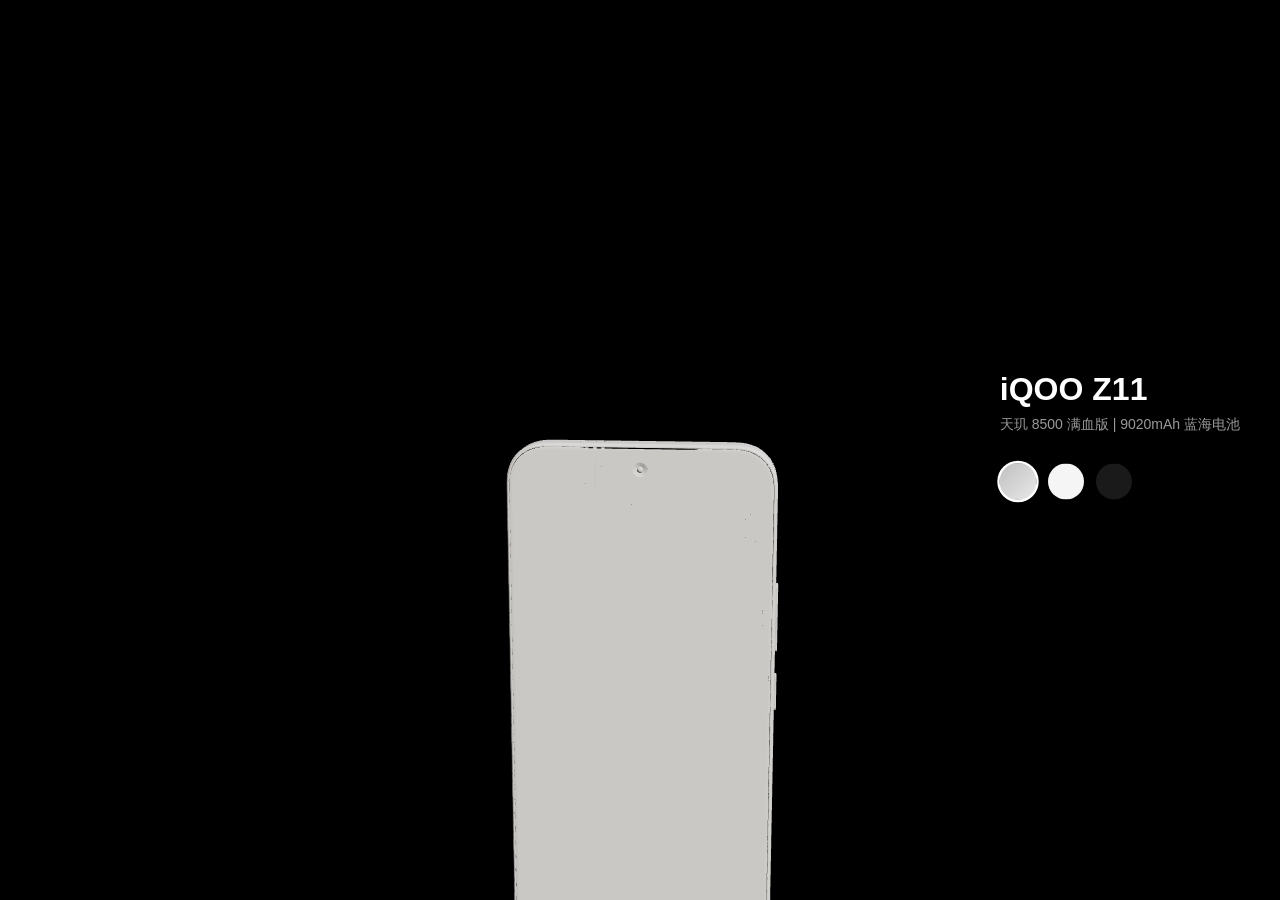
==== index.html @ 6eb1cdf4 "feat: iQOO Z11 3D product viewer PlayCanvas-based 3D phone viewer with: - GLB model loading with PBR" ====
<!DOCTYPE html>
<html>
<head>
<meta charset="utf-8">
<meta name="viewport" content="width=device-width, initial-scale=1">
<title>iQOO Z11 - 3D 产品展示</title>
<script src="playcanvas-stable.min.js"></script>
<style>
* { margin: 0; padding: 0; box-sizing: border-box; }
body { overflow: hidden; background: #000; font-family: -apple-system, sans-serif; }
canvas { display: block; width: 100vw; height: 100vh; }
#ui { position: fixed; right: 40px; top: 50%; transform: translateY(-50%); z-index: 10; }
#ui h1 { color: #fff; font-size: 32px; margin-bottom: 8px; }
#ui p { color: rgba(255,255,255,0.6); font-size: 14px; margin-bottom: 30px; }
.color-btns { display: flex; gap: 12px; margin-bottom: 30px; }
.color-btn { width: 36px; height: 36px; border-radius: 50%; border: 2px solid transparent; cursor: pointer; transition: all 0.3s; }
.color-btn.active { border-color: #fff; transform: scale(1.15); }
.color-btn[data-color="silver"] { background: linear-gradient(135deg, #c0c0c0, #e8e8e8); }
.color-btn[data-color="white"] { background: #f5f5f5; }
.color-btn[data-color="black"] { background: #1a1a1a; }
#loading { position: fixed; inset: 0; background: #fff; display: flex; align-items: center; justify-content: center; z-index: 100; transition: opacity 0.5s; }
#loading.hide { opacity: 0; pointer-events: none; }
#loading .spinner { width: 40px; height: 40px; border: 3px solid #eee; border-top-color: #333; border-radius: 50%; animation: spin 0.8s linear infinite; }
@keyframes spin { to { transform: rotate(360deg); } }
#loading .text { position: absolute; margin-top: 70px; color: #666; font-size: 14px; }
</style>
</head>
<body>
<div id="loading"><div class="spinner"></div><div class="text">加载 3D 模型中...</div></div>
<div id="ui">
  <h1>iQOO Z11</h1>
  <p>天玑 8500 满血版 | 9020mAh 蓝海电池</p>
  <div class="color-btns">
    <div class="color-btn active" data-color="silver" onclick="switchColor(0)"></div>
    <div class="color-btn" data-color="white" onclick="switchColor(1)"></div>
    <div class="color-btn" data-color="black" onclick="switchColor(2)"></div>
  </div>
</div>

<script>
var ASSET_PREFIX = 'assets/';
var canvas = document.createElement('canvas');
document.body.appendChild(canvas);

var app = new pc.Application(canvas, {
    mouse: new pc.Mouse(canvas),
    touch: new pc.TouchDevice(canvas),
    keyboard: new pc.Keyboard(window),
    graphicsDeviceOptions: { antialias: true, alpha: false, preferWebGl2: true, powerPreference: 'high-performance' },
    resourceHandlers: [pc.TextureHandler,pc.ContainerHandler,pc.JsonHandler,pc.MaterialHandler,pc.ModelHandler,pc.AnimationHandler,pc.AnimClipHandler,pc.AnimStateGraphHandler,pc.FontHandler,pc.ScriptHandler,pc.ShaderHandler,pc.CssHandler,pc.HierarchyHandler,pc.FolderHandler,pc.BinaryHandler,pc.TextureAtlasHandler,pc.SpriteHandler,pc.TemplateHandler,pc.GSplatHandler].filter(Boolean)
});
app.setCanvasFillMode(pc.FILLMODE_FILL_WINDOW);
app.setCanvasResolution(pc.RESOLUTION_AUTO);
app.graphicsDevice.maxPixelRatio = window.devicePixelRatio;
app.resizeCanvas();

app.scene.toneMapping = pc.TONEMAP_ACES;
app.scene.exposure = 1.3;
app.scene.gammaCorrection = pc.GAMMA_SRGB;

var camera = new pc.Entity('camera');
camera.addComponent('camera', { clearColor: new pc.Color(0,0,0), fov: 45 });
camera.setPosition(0, 0.3, 2.5);
app.root.addChild(camera);

var orbit = { angleX:0.15, angleY:0, targetAngleX:0.15, targetAngleY:0, distance:0.3, targetDistance:0.3, target:new pc.Vec3(0,0.08,0), damping:0.12, autoRotateSpeed:0.003, autoRotate:true };
var isDragging=false,lastX=0,lastY=0;
canvas.addEventListener('mousedown',function(e){isDragging=true;lastX=e.clientX;lastY=e.clientY;orbit.autoRotate=false;});
window.addEventListener('mouseup',function(){isDragging=false;});
window.addEventListener('mousemove',function(e){if(!isDragging)return;orbit.targetAngleY-=(e.clientX-lastX)*0.008;orbit.targetAngleX+=(e.clientY-lastY)*0.005;orbit.targetAngleX=Math.max(-1.5,Math.min(1.5,orbit.targetAngleX));lastX=e.clientX;lastY=e.clientY;});
var lastTouchX,lastTouchY;
canvas.addEventListener('touchstart',function(e){orbit.autoRotate=false;if(e.touches.length===1){isDragging=true;lastTouchX=e.touches[0].clientX;lastTouchY=e.touches[0].clientY;}if(e.touches.length===2)isDragging=false;});
canvas.addEventListener('touchmove',function(e){e.preventDefault();if(e.touches.length===1&&isDragging){orbit.targetAngleY-=(e.touches[0].clientX-lastTouchX)*0.006;orbit.targetAngleX-=(e.touches[0].clientY-lastTouchY)*0.006;orbit.targetAngleX=Math.max(-1.5,Math.min(1.5,orbit.targetAngleX));lastTouchX=e.touches[0].clientX;lastTouchY=e.touches[0].clientY;}},{passive:false});
canvas.addEventListener('touchend',function(){isDragging=false;});
app.on('update',function(){if(orbit.autoRotate)orbit.targetAngleY+=orbit.autoRotateSpeed;orbit.angleX+=(orbit.targetAngleX-orbit.angleX)*orbit.damping;orbit.angleY+=(orbit.targetAngleY-orbit.angleY)*orbit.damping;orbit.distance+=(orbit.targetDistance-orbit.distance)*orbit.damping;var x=orbit.distance*Math.sin(orbit.angleY)*Math.cos(orbit.angleX),y=orbit.distance*Math.sin(orbit.angleX)+orbit.target.y,z=orbit.distance*Math.cos(orbit.angleY)*Math.cos(orbit.angleX);camera.setPosition(x+orbit.target.x,y,z+orbit.target.z);camera.lookAt(orbit.target);/* lights follow camera orbit */var deg=orbit.angleY*180/Math.PI;l1.setEulerAngles(50,30+deg,0);l2.setEulerAngles(-30,-50+deg,0);l3.setEulerAngles(90,deg,0);});

app.scene.ambientLight = new pc.Color(0.075,0.075,0.09);
var l1=new pc.Entity();l1.addComponent('light',{type:'directional',color:new pc.Color(1,0.98,0.95),intensity:0.75});app.root.addChild(l1);
var l2=new pc.Entity();l2.addComponent('light',{type:'directional',color:new pc.Color(0.7,0.75,0.9),intensity:0.3});app.root.addChild(l2);
var l3=new pc.Entity();l3.addComponent('light',{type:'directional',color:new pc.Color(1,1,1),intensity:0.2});app.root.addChild(l3);

var configAssets = {};
var texMap = {};
var matMap = {};
var modelEntityMap = {};
var allMeshInstances = [];
var loadedCount = 0;

var MODEL_MAPPINGS = {
    278882486: [[0,278539959],[1,278540115],[2,278539959],[3,278539959],[4,278539959],[5,278540115]],
    278882489: [[1,278540115],[2,278540108],[3,278540103],[4,278540097],[6,278539970]],
    279876811: [[0,278540000],[1,278539957]],
    278910031: [[0,278908437],[1,278539964],[2,278539990],[3,278539964],[4,278539991],[5,278540245],[6,278540115],[7,278540015],[8,278539979],[9,278539979],[10,278540108],[11,278540103],[12,278908434],[13,278540108],[14,278540103],[15,278539979],[16,278908434],[17,278539979]],
    278910011: [[0,278539964],[1,278540115]]
};

var COLOR_VARIANTS = {
    backShell: [
        {diffuse:278910452, emissive:278910452, metalness:278910452, matId:278539957},
        {diffuse:278910816, emissive:278910816, metalness:278910816, matId:278539967},
        {diffuse:278910817, emissive:278910817, metalness:278540043, matId:278539987}
    ],
    screen: [
        {diffuse:278910452, emissive:278910452, matId:278539970},
        {diffuse:278910816, emissive:278910816, matId:278539962},
        {diffuse:278910817, emissive:278910817, matId:278539968}
    ],
    logo:       [{matId:278540000}, {matId:278540005}, {matId:278539995}],
    frame:      [{matId:278539959}, {matId:278539966}, {matId:278540008}],
    frameLine:  [{matId:278540026}, {matId:278539977}, {matId:278540006}],
    cameraVert: [{matId:278540245}, {matId:278539985}, {matId:278540007}],
    cameraFrame:[{matId:278539991}, {matId:278539961}, {matId:278540001}]
};

var currentColor = 0;

fetch(ASSET_PREFIX + 'config.json')
.then(function(r) { return r.json(); })
.then(function(config) {
    configAssets = config.assets;
    console.log('Config loaded:', Object.keys(configAssets).length, 'assets');

    var textureLoadPromises = [];
    for (var id in configAssets) {
        var a = configAssets[id];
        if (a.type === 'texture' && a.file) {
            var url = ASSET_PREFIX + a.file.url;
            var asset = new pc.Asset(a.name, 'texture', { url: url });
            asset.id = parseInt(id);
            app.assets.add(asset);
            (function(texAsset, texId) {
                var p = new Promise(function(resolve) {
                    texAsset.on('load', function() {
                        texMap[texId] = texAsset.resource;
                        resolve();
                    });
                    texAsset.on('error', function(err) {
                        console.warn('Texture load error:', texId, err);
                        resolve();
                    });
                });
                app.assets.load(texAsset);
                textureLoadPromises.push(p);
            })(asset, id);
        }
    }
    console.log('Loading', textureLoadPromises.length, 'textures...');

    Promise.all(textureLoadPromises).then(function() {
        console.log('All textures loaded:', Object.keys(texMap).length);
        createMaterials();
        loadModels();
    });
});

function createMaterials() {
    var scalarProps = ['useMetalness','metalness','shininess','opacity','blendType','depthWrite','useLighting','cullMode','diffuseTint','emissiveTint','ambientTint','emissiveIntensity','reflectivity','refractionIndex','conserveEnergy'];
    function vec2(arr) { return new pc.Vec2(arr[0], arr[1]); }
    function col(arr) { return new pc.Color(arr[0], arr[1], arr[2]); }
    function bindTex(mat, d, prop) {
        if (!d[prop] || !texMap[d[prop]]) return;
        mat[prop] = texMap[d[prop]];
        if (d[prop+'Tiling']) mat[prop+'Tiling'] = vec2(d[prop+'Tiling']);
        if (d[prop+'Offset']) mat[prop+'Offset'] = vec2(d[prop+'Offset']);
    }

    for (var id in configAssets) {
        var a = configAssets[id];
        if (a.type !== 'material' || !a.data) continue;

        var d = a.data;
        var mat = new pc.StandardMaterial();
        mat.name = a.name;

        scalarProps.forEach(function(p) { if (d[p] !== undefined) mat[p] = d[p]; });

        if (d.diffuse) mat.diffuse = col(d.diffuse);
        if (d.specular) mat.specular = col(d.specular);
        if (d.emissive) mat.emissive = col(d.emissive);
        if (d.ambient) mat.ambient = col(d.ambient);

        bindTex(mat, d, 'diffuseMap');
        bindTex(mat, d, 'normalMap');
        bindTex(mat, d, 'emissiveMap');
        bindTex(mat, d, 'metalnessMap');
        if (d.bumpMapFactor !== undefined) mat.bumpMapFactor = d.bumpMapFactor;
        if (d.specularMap && texMap[d.specularMap]) mat.specularMap = texMap[d.specularMap];
        if (d.glossMap && texMap[d.glossMap]) mat.glossMap = texMap[d.glossMap];

        if (d.sphereMap && texMap[d.sphereMap]) {
            mat.sphereMap = texMap[d.sphereMap];
            mat.useSphereMap = true;
            mat.sphereMapAmbient = false;
            if (d.sphereMapTiling) mat.sphereMapTiling = vec2(d.sphereMapTiling);
            if (d.sphereMapChannel) mat.sphereMapChannel = d.sphereMapChannel;
        }

        mat.update();
        matMap[id] = mat;
    }
    console.log('Created', Object.keys(matMap).length, 'materials');
}

var MODEL_IDS = [278882486, 278882489, 279876811, 278910031, 278910011];

function loadModels() {
    MODEL_IDS.forEach(function(modelId) {
        var a = configAssets[modelId];
        if (!a || !a.file) return;

        var url = ASSET_PREFIX + a.file.url;
        var containerAsset = new pc.Asset(a.name, 'container', { url: url });
        containerAsset.id = modelId;
        app.assets.add(containerAsset);

        containerAsset.on('load', function() {
            var entity = containerAsset.resource.instantiateRenderEntity();
            entity.name = a.name;
            app.root.addChild(entity);
            modelEntityMap[modelId] = entity;

            var mapping = MODEL_MAPPINGS[modelId];
            if (mapping && entity.render) {
                var meshInstances = entity.render.meshInstances;
                mapping.forEach(function(pair) {
                    var meshIdx = pair[0];
                    var matId = pair[1];
                    if (meshIdx < meshInstances.length && matMap[matId]) {
                        meshInstances[meshIdx].material = matMap[matId];
                    }
                });
                meshInstances.forEach(function(mi) { allMeshInstances.push(mi); });
            }

            loadedCount++;
            console.log('Model loaded:', a.name, '(' + loadedCount + '/' + MODEL_IDS.length + ')');

            if (loadedCount >= MODEL_IDS.length) {
                onAllModelsLoaded();
            }
        });

        containerAsset.on('error', function(err) {
            console.error('Model load error:', a.name, err);
            loadedCount++;
            if (loadedCount >= MODEL_IDS.length) onAllModelsLoaded();
        });

        app.assets.load(containerAsset);
    });
}

function onAllModelsLoaded() {
    app.once('update', function() {
        var minX=Infinity,minY=Infinity,minZ=Infinity,maxX=-Infinity,maxY=-Infinity,maxZ=-Infinity,found=0;
        function expandBounds(mi) {
            var c=mi.aabb.center, h=mi.aabb.halfExtents;
            minX=Math.min(minX,c.x-h.x); minY=Math.min(minY,c.y-h.y); minZ=Math.min(minZ,c.z-h.z);
            maxX=Math.max(maxX,c.x+h.x); maxY=Math.max(maxY,c.y+h.y); maxZ=Math.max(maxZ,c.z+h.z);
            found++;
        }
        app.root.forEach(function(ent) {
            if (ent.render && ent.render.meshInstances) ent.render.meshInstances.forEach(expandBounds);
        });

        console.log('Bounds scan: found', found, 'meshes');
        console.log('AABB min:', minX.toFixed(3), minY.toFixed(3), minZ.toFixed(3));
        console.log('AABB max:', maxX.toFixed(3), maxY.toFixed(3), maxZ.toFixed(3));

        if (found > 0 && isFinite(minX)) {
            var cx = (minX+maxX)/2, cy = (minY+maxY)/2, cz = (minZ+maxZ)/2;
            orbit.target.set(cx, cy, cz);
            console.log('Orbit target:', cx.toFixed(3), cy.toFixed(3), cz.toFixed(3));
        }

        document.getElementById('loading').classList.add('hide');
        console.log('All models loaded!');
    });
}

function switchColor(variantIndex) {
    currentColor = variantIndex;
    document.querySelectorAll('.color-btn').forEach(function(b) { b.classList.remove('active'); });
    document.querySelectorAll('.color-btn')[variantIndex].classList.add('active');

    var texVariants = [
        {v: COLOR_VARIANTS.backShell[variantIndex], keys: ['diffuse','emissive','metalness']},
        {v: COLOR_VARIANTS.screen[variantIndex], keys: ['diffuse','emissive']}
    ];
    texVariants.forEach(function(tv) {
        var mat = matMap[tv.v.matId];
        if (!mat || !tv.v.diffuse || !texMap[tv.v.diffuse]) return;
        tv.v.keys.forEach(function(k) { mat[k+'Map'] = texMap[tv.v[k]]; });
        mat.update();
    });

    var matSwaps = ['logo','frame','frameLine','cameraVert','cameraFrame'];
    matSwaps.forEach(function(key) {
        var variants = COLOR_VARIANTS[key];
        var oldMat = matMap[variants[0].matId];
        var newMat = matMap[variants[variantIndex].matId];
        if (!oldMat || !newMat) return;
        allMeshInstances.forEach(function(mi) {
            if (mi.material === oldMat) mi.material = newMat;
        });
    });
}

app.start();
</script>
</body>
</html>
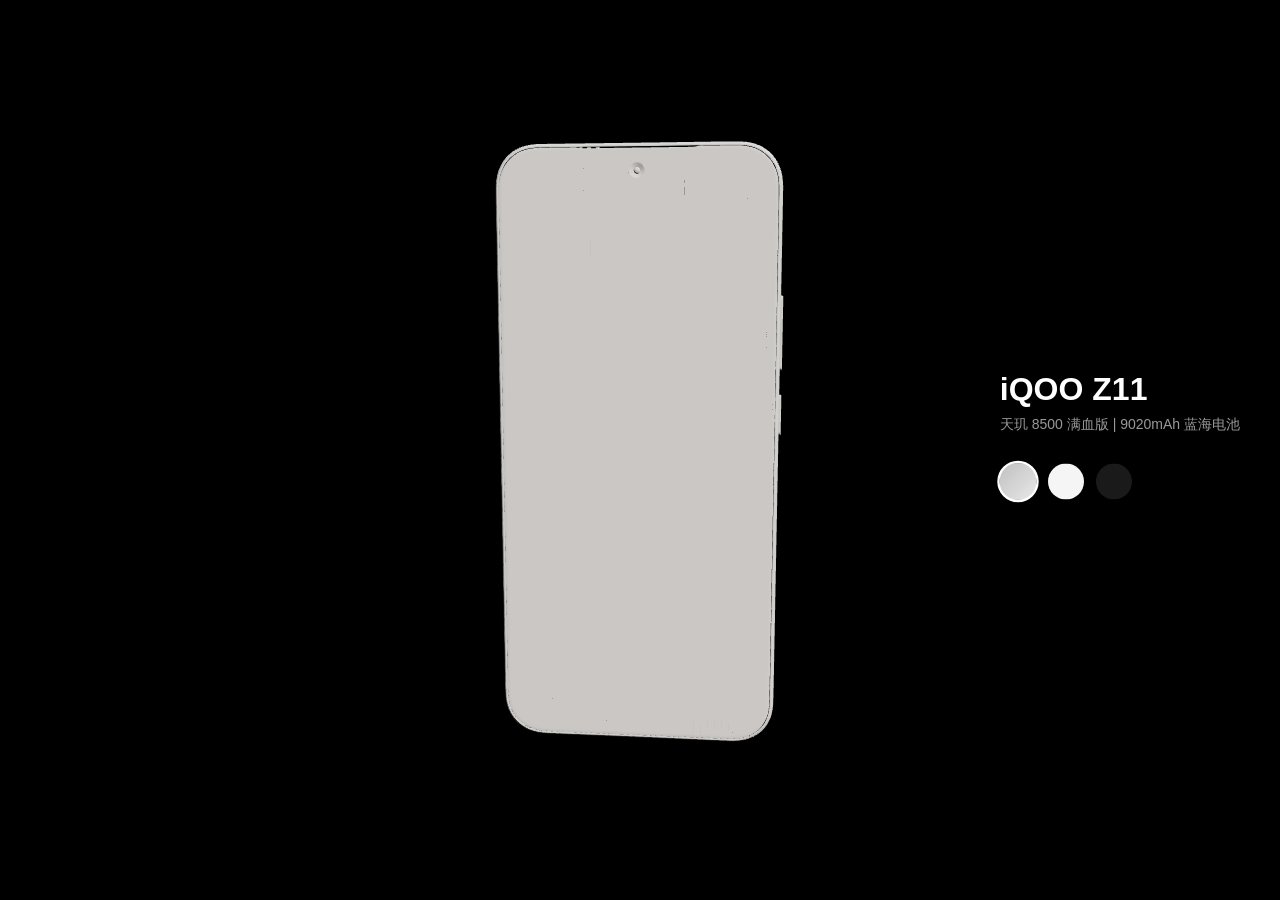
==== commit d55c2da4: "debug: add material and mesh instance logging" ====
--- a/index.html
+++ b/index.html
@@ -220,13 +220,15 @@
             modelEntityMap[modelId] = entity;
 
             var mapping = MODEL_MAPPINGS[modelId];
-            if (mapping && entity.render) {
-                var meshInstances = entity.render.meshInstances;
+            var meshInstances = entity.render ? entity.render.meshInstances : null;
+            console.log('Model', a.name, 'meshes:', meshInstances ? meshInstances.length : 'NO RENDER');
+            if (mapping && meshInstances) {
                 mapping.forEach(function(pair) {
-                    var meshIdx = pair[0];
-                    var matId = pair[1];
+                    var meshIdx = pair[0], matId = pair[1];
                     if (meshIdx < meshInstances.length && matMap[matId]) {
                         meshInstances[meshIdx].material = matMap[matId];
+                    } else {
+                        console.warn('  SKIP mesh', meshIdx, 'mat', matId, 'exists:', !!matMap[matId]);
                     }
                 });
                 meshInstances.forEach(function(mi) { allMeshInstances.push(mi); });
@@ -274,7 +276,11 @@
         }
 
         document.getElementById('loading').classList.add('hide');
-        console.log('All models loaded!');
+        console.log('All models loaded! Materials in matMap:', Object.keys(matMap).length);
+        console.log('Mesh instances total:', allMeshInstances.length);
+        allMeshInstances.forEach(function(mi, i) {
+            console.log('  mi[' + i + '] material:', mi.material ? mi.material.name : 'NONE');
+        });
     });
 }
 
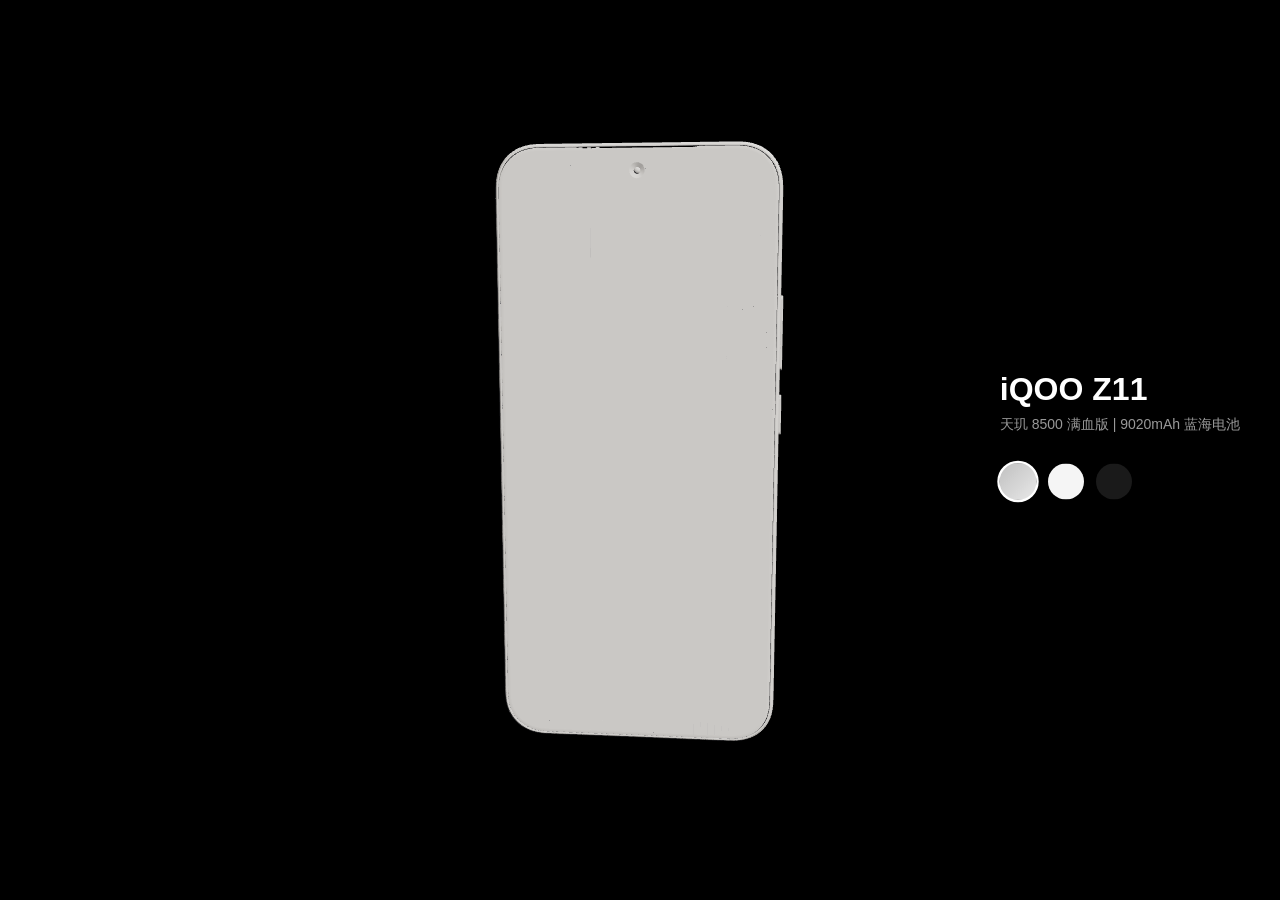
==== commit 67892b59: "fix: reorder texture load to catch already-loaded assets" ====
--- a/index.html
+++ b/index.html
@@ -127,7 +127,6 @@
             var url = ASSET_PREFIX + a.file.url;
             var asset = new pc.Asset(a.name, 'texture', { url: url });
             asset.id = parseInt(id);
-            app.assets.add(asset);
             (function(texAsset, texId) {
                 var p = new Promise(function(resolve) {
                     texAsset.on('load', function() {
@@ -138,8 +137,13 @@
                         console.warn('Texture load error:', texId, err);
                         resolve();
                     });
+                    app.assets.add(texAsset);
+                    app.assets.load(texAsset);
+                    if (texAsset.resource) {
+                        texMap[texId] = texAsset.resource;
+                        resolve();
+                    }
                 });
-                app.assets.load(texAsset);
                 textureLoadPromises.push(p);
             })(asset, id);
         }
@@ -148,7 +152,12 @@
 
     Promise.all(textureLoadPromises).then(function() {
         console.log('All textures loaded:', Object.keys(texMap).length);
-        createMaterials();
+        try {
+            createMaterials();
+            console.log('createMaterials OK, matMap keys:', Object.keys(matMap).length);
+        } catch(e) {
+            console.error('createMaterials FAILED:', e);
+        }
         loadModels();
     });
 });
@@ -168,35 +177,39 @@
         var a = configAssets[id];
         if (a.type !== 'material' || !a.data) continue;
 
-        var d = a.data;
-        var mat = new pc.StandardMaterial();
-        mat.name = a.name;
-
-        scalarProps.forEach(function(p) { if (d[p] !== undefined) mat[p] = d[p]; });
-
-        if (d.diffuse) mat.diffuse = col(d.diffuse);
-        if (d.specular) mat.specular = col(d.specular);
-        if (d.emissive) mat.emissive = col(d.emissive);
-        if (d.ambient) mat.ambient = col(d.ambient);
-
-        bindTex(mat, d, 'diffuseMap');
-        bindTex(mat, d, 'normalMap');
-        bindTex(mat, d, 'emissiveMap');
-        bindTex(mat, d, 'metalnessMap');
-        if (d.bumpMapFactor !== undefined) mat.bumpMapFactor = d.bumpMapFactor;
-        if (d.specularMap && texMap[d.specularMap]) mat.specularMap = texMap[d.specularMap];
-        if (d.glossMap && texMap[d.glossMap]) mat.glossMap = texMap[d.glossMap];
-
-        if (d.sphereMap && texMap[d.sphereMap]) {
-            mat.sphereMap = texMap[d.sphereMap];
-            mat.useSphereMap = true;
-            mat.sphereMapAmbient = false;
-            if (d.sphereMapTiling) mat.sphereMapTiling = vec2(d.sphereMapTiling);
-            if (d.sphereMapChannel) mat.sphereMapChannel = d.sphereMapChannel;
-        }
-
-        mat.update();
-        matMap[id] = mat;
+        try {
+            var d = a.data;
+            var mat = new pc.StandardMaterial();
+            mat.name = a.name;
+
+            scalarProps.forEach(function(p) { if (d[p] !== undefined) mat[p] = d[p]; });
+
+            if (d.diffuse) mat.diffuse = col(d.diffuse);
+            if (d.specular) mat.specular = col(d.specular);
+            if (d.emissive) mat.emissive = col(d.emissive);
+            if (d.ambient) mat.ambient = col(d.ambient);
+
+            bindTex(mat, d, 'diffuseMap');
+            bindTex(mat, d, 'normalMap');
+            bindTex(mat, d, 'emissiveMap');
+            bindTex(mat, d, 'metalnessMap');
+            if (d.bumpMapFactor !== undefined) mat.bumpMapFactor = d.bumpMapFactor;
+            if (d.specularMap && texMap[d.specularMap]) mat.specularMap = texMap[d.specularMap];
+            if (d.glossMap && texMap[d.glossMap]) mat.glossMap = texMap[d.glossMap];
+
+            if (d.sphereMap && texMap[d.sphereMap]) {
+                mat.sphereMap = texMap[d.sphereMap];
+                mat.useSphereMap = true;
+                mat.sphereMapAmbient = false;
+                if (d.sphereMapTiling) mat.sphereMapTiling = vec2(d.sphereMapTiling);
+                if (d.sphereMapChannel) mat.sphereMapChannel = d.sphereMapChannel;
+            }
+
+            mat.update();
+            matMap[id] = mat;
+        } catch(e) {
+            console.error('Material error:', id, a.name, e);
+        }
     }
     console.log('Created', Object.keys(matMap).length, 'materials');
 }
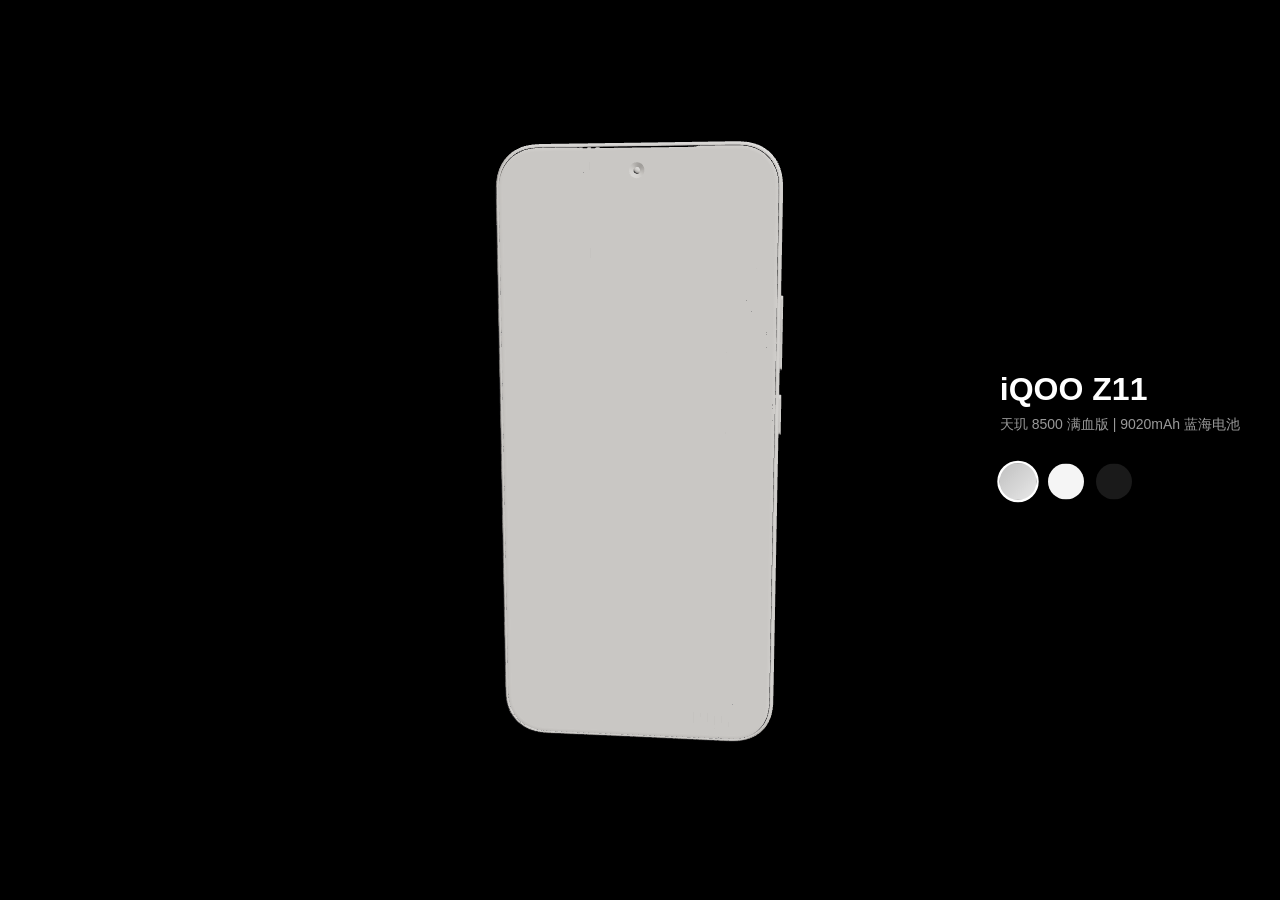
==== commit 6487a0db: "debug: add texture load logging and timeout" ====
--- a/index.html
+++ b/index.html
@@ -128,18 +128,19 @@
             var asset = new pc.Asset(a.name, 'texture', { url: url });
             asset.id = parseInt(id);
             (function(texAsset, texId) {
+                var resolved = false;
                 var p = new Promise(function(resolve) {
                     texAsset.on('load', function() {
-                        texMap[texId] = texAsset.resource;
-                        resolve();
+                        if (!resolved) { resolved = true; texMap[texId] = texAsset.resource; resolve(); }
                     });
                     texAsset.on('error', function(err) {
-                        console.warn('Texture load error:', texId, err);
-                        resolve();
+                        console.warn('TEX ERR:', texId, texAsset.name, err);
+                        if (!resolved) { resolved = true; resolve(); }
                     });
                     app.assets.add(texAsset);
                     app.assets.load(texAsset);
-                    if (texAsset.resource) {
+                    if (texAsset.resource && !resolved) {
+                        resolved = true;
                         texMap[texId] = texAsset.resource;
                         resolve();
                     }
@@ -150,7 +151,12 @@
     }
     console.log('Loading', textureLoadPromises.length, 'textures...');
 
+    var loadTimeout = setTimeout(function() {
+        console.warn('TEXTURE TIMEOUT - loaded so far:', Object.keys(texMap).length);
+    }, 10000);
+
     Promise.all(textureLoadPromises).then(function() {
+        clearTimeout(loadTimeout);
         console.log('All textures loaded:', Object.keys(texMap).length);
         try {
             createMaterials();
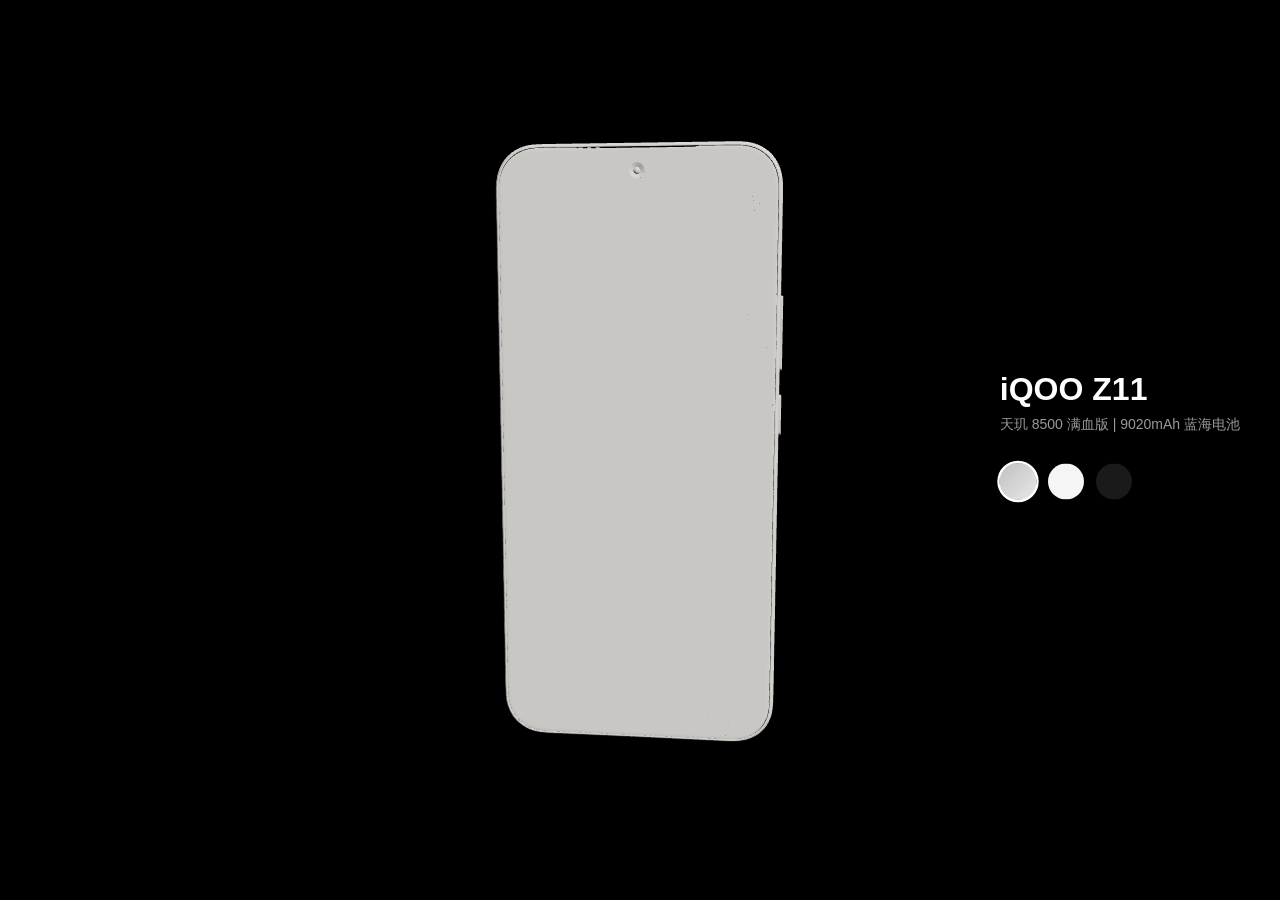
==== commit 52927d48: "fix: load textures via Image API instead of PlayCanvas asset loader" ====
--- a/index.html
+++ b/index.html
@@ -125,38 +125,34 @@
         var a = configAssets[id];
         if (a.type === 'texture' && a.file) {
             var url = ASSET_PREFIX + a.file.url;
-            var asset = new pc.Asset(a.name, 'texture', { url: url });
-            asset.id = parseInt(id);
-            (function(texAsset, texId) {
-                var resolved = false;
+            (function(texUrl, texId, texName) {
                 var p = new Promise(function(resolve) {
-                    texAsset.on('load', function() {
-                        if (!resolved) { resolved = true; texMap[texId] = texAsset.resource; resolve(); }
-                    });
-                    texAsset.on('error', function(err) {
-                        console.warn('TEX ERR:', texId, texAsset.name, err);
-                        if (!resolved) { resolved = true; resolve(); }
-                    });
-                    app.assets.add(texAsset);
-                    app.assets.load(texAsset);
-                    if (texAsset.resource && !resolved) {
-                        resolved = true;
-                        texMap[texId] = texAsset.resource;
+                    var img = new Image();
+                    img.crossOrigin = 'anonymous';
+                    img.onload = function() {
+                        var tex = new pc.Texture(app.graphicsDevice, {
+                            width: img.width,
+                            height: img.height,
+                            format: pc.PIXELFORMAT_R8_G8_B8_A8
+                        });
+                        tex.setSource(img);
+                        tex.name = texName;
+                        texMap[texId] = tex;
                         resolve();
-                    }
+                    };
+                    img.onerror = function() {
+                        console.warn('TEX ERR:', texId, texName, texUrl);
+                        resolve();
+                    };
+                    img.src = texUrl;
                 });
                 textureLoadPromises.push(p);
-            })(asset, id);
+            })(url, id, a.name);
         }
     }
     console.log('Loading', textureLoadPromises.length, 'textures...');
 
-    var loadTimeout = setTimeout(function() {
-        console.warn('TEXTURE TIMEOUT - loaded so far:', Object.keys(texMap).length);
-    }, 10000);
-
     Promise.all(textureLoadPromises).then(function() {
-        clearTimeout(loadTimeout);
         console.log('All textures loaded:', Object.keys(texMap).length);
         try {
             createMaterials();
